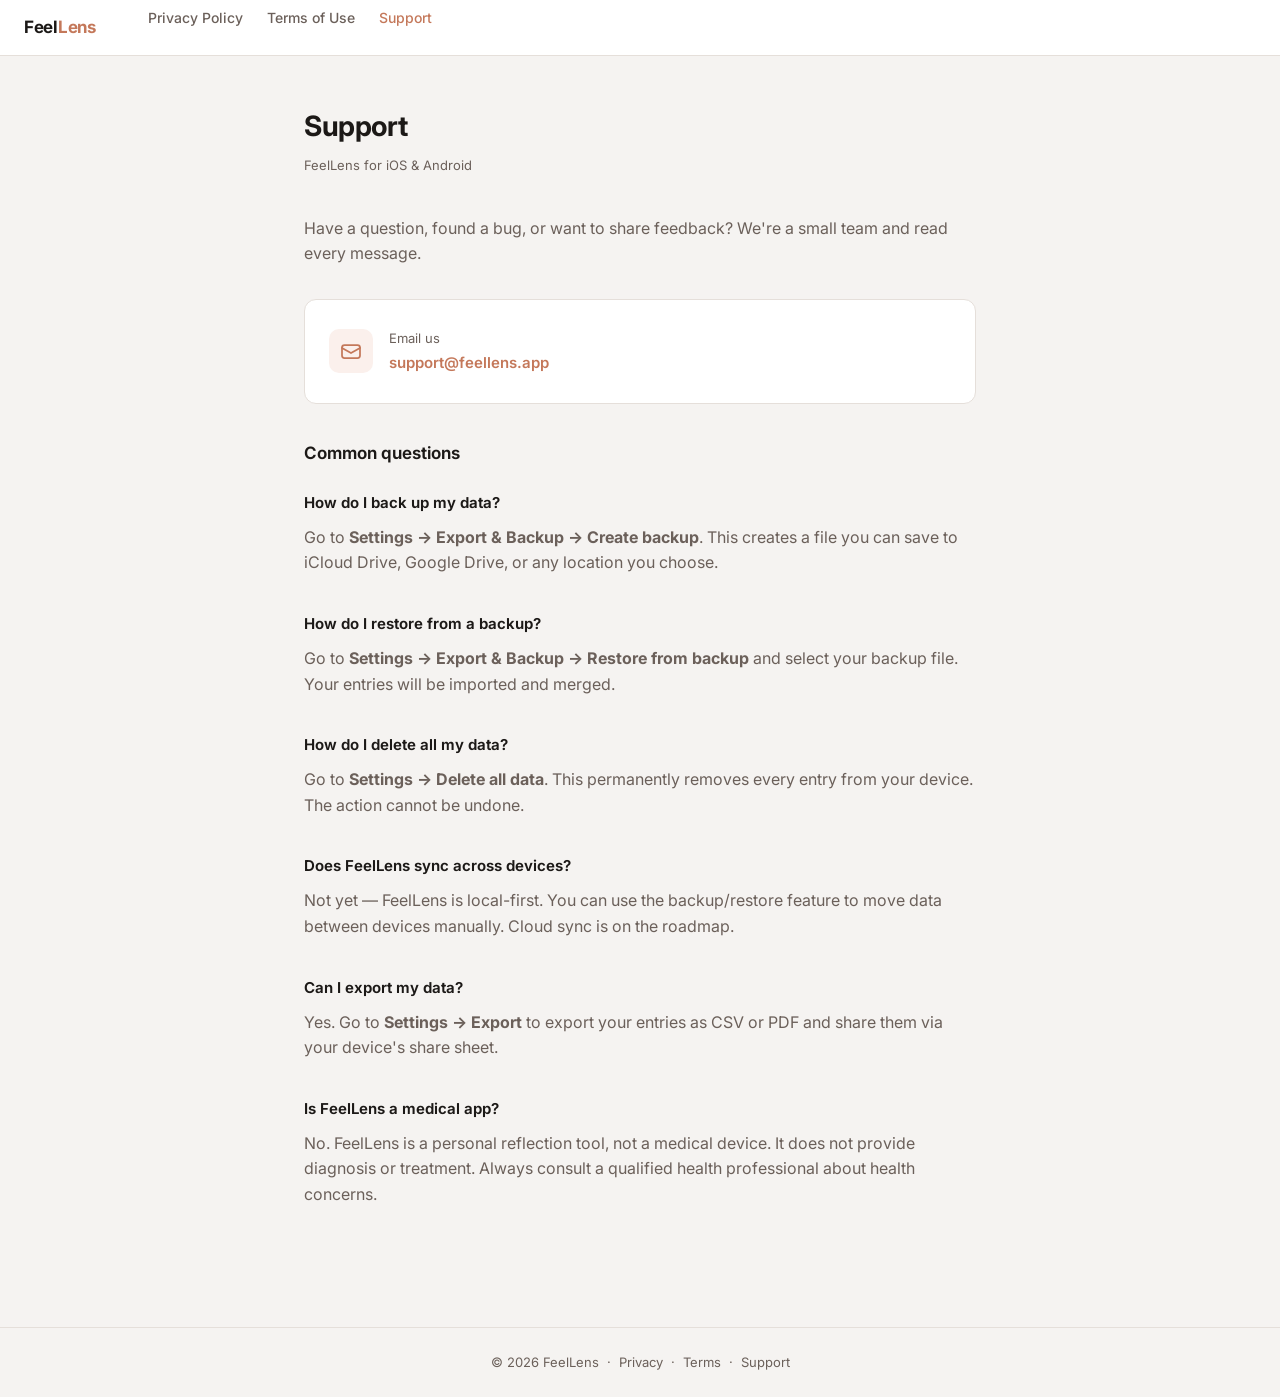
==== support.html @ 235920bf "Add GitHub Pages site: privacy, terms, support" ====
<!DOCTYPE html>
<html lang="en">
<head>
  <meta charset="UTF-8">
  <meta name="viewport" content="width=device-width, initial-scale=1.0">
  <title>Support — FeelLens</title>
  <link rel="preconnect" href="https://fonts.googleapis.com">
  <link href="https://fonts.googleapis.com/css2?family=Inter:wght@400;500;650;700&display=swap" rel="stylesheet">
  <link rel="stylesheet" href="style.css">
</head>
<body>

<nav>
  <a href="index.html" class="nav-brand">Feel<span>Lens</span></a>
  <ul class="nav-links">
    <li><a href="privacy.html">Privacy Policy</a></li>
    <li><a href="terms.html">Terms of Use</a></li>
    <li><a href="support.html" class="active">Support</a></li>
  </ul>
</nav>

<div class="page">
  <h1>Support</h1>
  <p class="updated">FeelLens for iOS &amp; Android</p>

  <p>Have a question, found a bug, or want to share feedback? We're a small team and read every message.</p>

  <div class="contact-block">
    <div class="contact-icon">
      <svg width="22" height="22" viewBox="0 0 22 22" fill="none" xmlns="http://www.w3.org/2000/svg">
        <rect x="2" y="5" width="18" height="13" rx="2.5" stroke="#C4785A" stroke-width="1.75"/>
        <path d="M2 8l9 5 9-5" stroke="#C4785A" stroke-width="1.75" stroke-linecap="round"/>
      </svg>
    </div>
    <div>
      <div class="contact-label">Email us</div>
      <div class="contact-value"><a href="mailto:support@feellens.app">support@feellens.app</a></div>
    </div>
  </div>

  <h2>Common questions</h2>

  <h2 style="margin-top: 24px; font-size: 15px;">How do I back up my data?</h2>
  <p>Go to <strong>Settings → Export &amp; Backup → Create backup</strong>. This creates a file you can save to iCloud Drive, Google Drive, or any location you choose.</p>

  <h2 style="font-size: 15px;">How do I restore from a backup?</h2>
  <p>Go to <strong>Settings → Export &amp; Backup → Restore from backup</strong> and select your backup file. Your entries will be imported and merged.</p>

  <h2 style="font-size: 15px;">How do I delete all my data?</h2>
  <p>Go to <strong>Settings → Delete all data</strong>. This permanently removes every entry from your device. The action cannot be undone.</p>

  <h2 style="font-size: 15px;">Does FeelLens sync across devices?</h2>
  <p>Not yet — FeelLens is local-first. You can use the backup/restore feature to move data between devices manually. Cloud sync is on the roadmap.</p>

  <h2 style="font-size: 15px;">Can I export my data?</h2>
  <p>Yes. Go to <strong>Settings → Export</strong> to export your entries as CSV or PDF and share them via your device's share sheet.</p>

  <h2 style="font-size: 15px;">Is FeelLens a medical app?</h2>
  <p>No. FeelLens is a personal reflection tool, not a medical device. It does not provide diagnosis or treatment. Always consult a qualified health professional about health concerns.</p>
</div>

<footer>
  <p>&copy; 2026 FeelLens &nbsp;·&nbsp; <a href="privacy.html">Privacy</a> &nbsp;·&nbsp; <a href="terms.html">Terms</a> &nbsp;·&nbsp; <a href="support.html">Support</a></p>
</footer>

</body>
</html>
---- style.css ----
:root {
  --bg: #F5F3F1;
  --surface: #FFFFFF;
  --text: #1C1917;
  --text-secondary: #6B605A;
  --accent: #C4785A;
  --accent-hover: #b36849;
  --sage: #8FA98C;
  --divider: #E5DFDA;
  --radius: 12px;
}

* { box-sizing: border-box; margin: 0; padding: 0; }

body {
  font-family: 'Inter', system-ui, -apple-system, sans-serif;
  background: var(--bg);
  color: var(--text);
  line-height: 1.6;
  font-size: 16px;
}

a { color: var(--accent); text-decoration: none; }
a:hover { text-decoration: underline; color: var(--accent-hover); }

/* ── Nav ── */
nav {
  background: var(--surface);
  border-bottom: 1px solid var(--divider);
  padding: 0 24px;
  display: flex;
  align-items: center;
  gap: 32px;
  height: 56px;
}

.nav-brand {
  font-weight: 700;
  font-size: 17px;
  color: var(--text);
  letter-spacing: -0.3px;
  flex-shrink: 0;
}
.nav-brand span { color: var(--accent); }

.nav-links {
  display: flex;
  gap: 24px;
  list-style: none;
  flex-wrap: wrap;
}
.nav-links a {
  font-size: 14px;
  color: var(--text-secondary);
  font-weight: 500;
}
.nav-links a:hover { color: var(--accent); text-decoration: none; }
.nav-links a.active { color: var(--accent); }

/* ── Page ── */
.page {
  max-width: 720px;
  margin: 0 auto;
  padding: 48px 24px 80px;
}

h1 {
  font-size: 28px;
  font-weight: 700;
  letter-spacing: -0.5px;
  margin-bottom: 6px;
}

.updated {
  font-size: 13px;
  color: var(--text-secondary);
  margin-bottom: 40px;
}

h2 {
  font-size: 17px;
  font-weight: 650;
  margin-top: 36px;
  margin-bottom: 10px;
  color: var(--text);
}

p { margin-bottom: 14px; color: var(--text-secondary); }
p:last-child { margin-bottom: 0; }

ul {
  margin: 0 0 14px 20px;
  color: var(--text-secondary);
}
ul li { margin-bottom: 6px; }

/* ── Callout ── */
.callout {
  background: var(--surface);
  border: 1px solid var(--divider);
  border-left: 4px solid var(--accent);
  border-radius: var(--radius);
  padding: 16px 20px;
  margin-bottom: 32px;
}
.callout p { margin: 0; color: var(--text); font-size: 15px; }

/* ── Home hero ── */
.hero {
  text-align: center;
  padding: 72px 24px 64px;
  max-width: 600px;
  margin: 0 auto;
}
.hero .logo-mark {
  width: 56px;
  height: 56px;
  background: var(--accent);
  border-radius: 14px;
  display: inline-flex;
  align-items: center;
  justify-content: center;
  margin-bottom: 20px;
}
.hero .logo-mark svg { fill: #fff; }
.hero h1 { font-size: 32px; margin-bottom: 14px; }
.hero p { font-size: 17px; line-height: 1.5; margin-bottom: 0; }

.cards {
  display: grid;
  grid-template-columns: repeat(auto-fit, minmax(200px, 1fr));
  gap: 16px;
  max-width: 720px;
  margin: 48px auto 0;
  padding: 0 24px;
}
.card {
  background: var(--surface);
  border: 1px solid var(--divider);
  border-radius: var(--radius);
  padding: 24px 20px;
  transition: border-color 0.15s;
}
.card:hover { border-color: var(--accent); text-decoration: none; }
.card-title { font-weight: 650; font-size: 15px; color: var(--text); margin-bottom: 6px; }
.card-desc { font-size: 13px; color: var(--text-secondary); line-height: 1.4; }

/* ── Support ── */
.contact-block {
  background: var(--surface);
  border: 1px solid var(--divider);
  border-radius: var(--radius);
  padding: 28px 24px;
  margin-top: 32px;
  display: flex;
  align-items: center;
  gap: 16px;
}
.contact-icon {
  width: 44px;
  height: 44px;
  background: #FBF0EC;
  border-radius: 10px;
  display: flex;
  align-items: center;
  justify-content: center;
  flex-shrink: 0;
}
.contact-label { font-size: 13px; color: var(--text-secondary); margin-bottom: 2px; }
.contact-value { font-weight: 600; font-size: 15px; }

/* ── Footer ── */
footer {
  border-top: 1px solid var(--divider);
  padding: 24px;
  text-align: center;
  font-size: 13px;
  color: var(--text-secondary);
  margin-top: 40px;
}
footer a { color: var(--text-secondary); }
footer a:hover { color: var(--accent); }
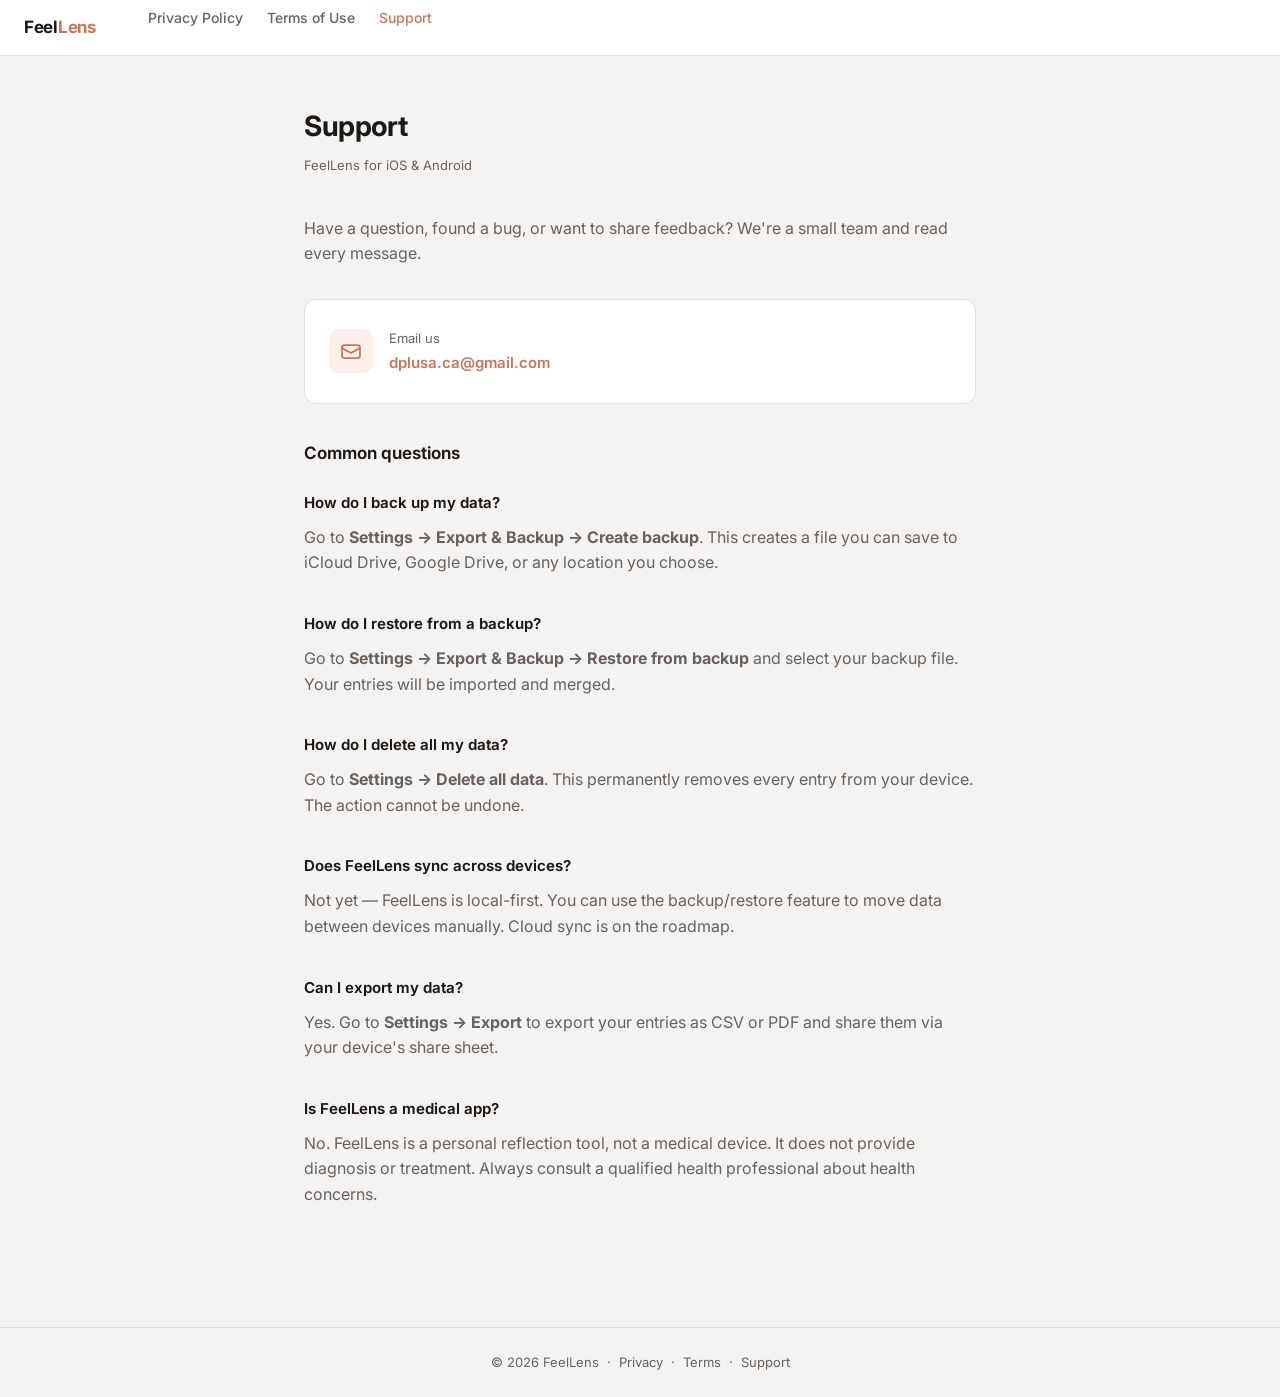
==== commit af7ae853: "Update support email address in support.html" ====
--- a/support.html
+++ b/support.html
@@ -34,7 +34,7 @@
     </div>
     <div>
       <div class="contact-label">Email us</div>
-      <div class="contact-value"><a href="mailto:support@feellens.app">support@feellens.app</a></div>
+      <div class="contact-value"><a href="mailto:dplusa.ca@gmail.com">dplusa.ca@gmail.com</a></div>
     </div>
   </div>
 
